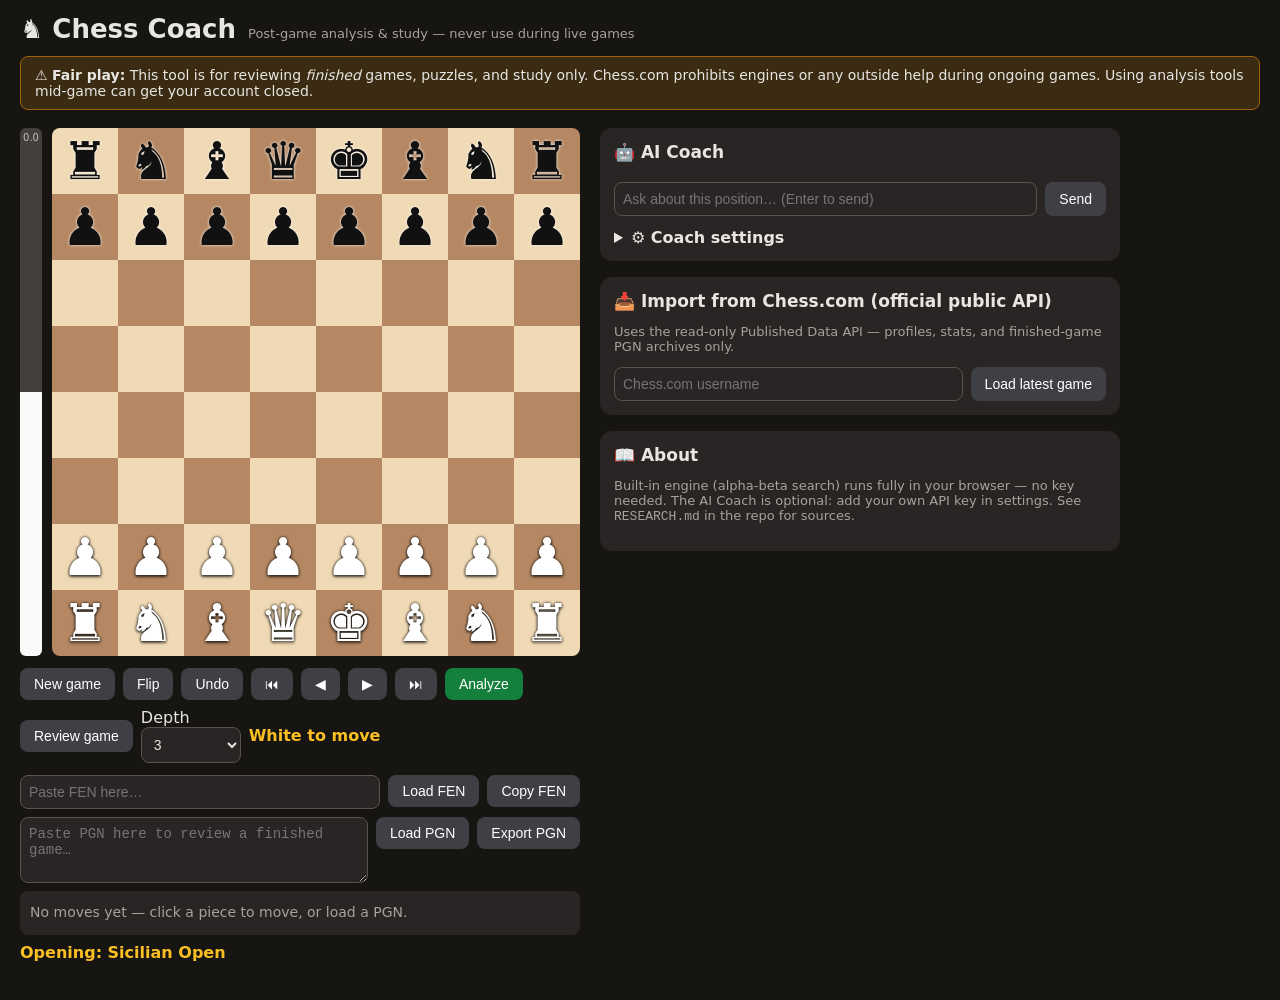
==== web/index.html @ fc29fab5 "Chess Coach: post-game analysis app + Chrome side-panel extension - Self-contained chess core (rules" ====
<!DOCTYPE html>
<html lang="en">
<head>
<meta charset="UTF-8">
<meta name="viewport" content="width=device-width, initial-scale=1.0">
<title>Chess Coach — Post-Game Analysis &amp; Study</title>
<link rel="stylesheet" href="styles.css">
</head>
<body>
<header>
  <h1>♞ Chess Coach</h1>
  <span class="tag">Post-game analysis &amp; study — never use during live games</span>
</header>
<div class="banner">
  ⚠️ <strong>Fair play:</strong> This tool is for reviewing <em>finished</em> games, puzzles, and study only.
  Chess.com prohibits engines or any outside help during ongoing games. Using analysis tools mid-game can get your account closed.
</div>
<main>
  <section class="board-col">
    <div class="board-wrap">
      <div class="evalbar"><div id="evalFill"></div><span id="evalText">0.0</span></div>
      <div id="board" class="board"></div>
      <svg id="arrows" class="arrows" viewBox="0 0 800 800"></svg>
    </div>
    <div class="controls">
      <button id="btnNew">New game</button>
      <button id="btnFlip">Flip</button>
      <button id="btnUndo">Undo</button>
      <button id="btnStart">⏮</button>
      <button id="btnPrev">◀</button>
      <button id="btnNext">▶</button>
      <button id="btnEnd">⏭</button>
      <button id="btnAnalyze" class="primary">Analyze</button>
      <button id="btnReview">Review game</button>
      <label>Depth
        <select id="depthSel"><option>1</option><option>2</option><option selected>3</option><option>4</option></select>
      </label>
      <span id="status" class="status"></span>
    </div>
    <div class="io">
      <input id="fenInput" placeholder="Paste FEN here…">
      <button id="btnFen">Load FEN</button>
      <button id="btnCopyFen">Copy FEN</button>
    </div>
    <div class="io">
      <textarea id="pgnInput" rows="3" placeholder="Paste PGN here to review a finished game…"></textarea>
      <button id="btnPgn">Load PGN</button>
      <button id="btnExportPgn">Export PGN</button>
    </div>
    <div id="moves" class="moves"></div>
    <div id="opening" class="opening"></div>
    <div id="topMoves" class="topmoves"></div>
    <div id="reviewInfo" class="reviewinfo"></div>
  </section>

  <aside class="side">
    <section class="card">
      <h2>🤖 AI Coach</h2>
      <div id="chatLog" class="chatlog"></div>
      <div class="chatrow">
        <input id="chatInput" placeholder="Ask about this position… (Enter to send)">
        <button id="btnSend">Send</button>
      </div>
      <details>
        <summary>⚙️ Coach settings</summary>
        <label>Provider
          <select id="setProvider">
            <option value="openai">OpenAI</option>
            <option value="anthropic">Anthropic</option>
            <option value="custom">Custom (OpenAI-compatible)</option>
          </select>
        </label>
        <label>Model
          <input id="setModel" placeholder="gpt-4o-mini">
        </label>
        <label>API key <small>(stored only in your browser)</small>
          <input id="setKey" type="password" placeholder="sk-…">
        </label>
        <label>Base URL <small>(custom only)</small>
          <input id="setBase" placeholder="https://your-endpoint/v1">
        </label>
        <label>Temperature <span id="tempVal">0.7</span>
          <input id="setTemp" type="range" min="0" max="2" step="0.1" value="0.7">
        </label>
        <label>System prompt
          <textarea id="setSys" rows="3">You are a friendly chess coach. Explain ideas simply: plans, tactics, pawn structure, and what to learn from this position. Never claim to see the future. Keep answers concise.</textarea>
        </label>
        <button id="btnSaveSettings">Save settings</button>
        <span id="settingsMsg"></span>
      </details>
    </section>

    <section class="card">
      <h2>📥 Import from Chess.com (official public API)</h2>
      <p class="small">Uses the read-only Published Data API — profiles, stats, and finished-game PGN archives only.</p>
      <div class="chatrow">
        <input id="ccUser" placeholder="Chess.com username">
        <button id="btnCcLoad">Load latest game</button>
      </div>
      <div id="ccInfo" class="small"></div>
    </section>

    <section class="card">
      <h2>📖 About</h2>
      <p class="small">Built-in engine (alpha-beta search) runs fully in your browser — no key needed.
      The AI Coach is optional: add your own API key in settings. See <code>RESEARCH.md</code> in the repo for sources.</p>
    </section>
  </aside>
</main>
<div id="promoModal" class="modal hidden">
  <div class="modal-box">
    <p>Promote to:</p>
    <button data-p="q">♛ Queen</button><button data-p="r">♜ Rook</button>
    <button data-p="b">♝ Bishop</button><button data-p="n">♞ Knight</button>
  </div>
</div>
<script src="core/chess-core.js"></script>
<script src="app.js"></script>
</body>
</html>
---- web/styles.css ----
* { box-sizing: border-box; }
body { margin: 0; font-family: system-ui, -apple-system, Segoe UI, Roboto, sans-serif; background: #161512; color: #e8e6e3; }
header { display: flex; align-items: baseline; gap: 12px; padding: 14px 20px 4px; }
header h1 { margin: 0; font-size: 26px; }
.tag { color: #a8a29e; font-size: 13px; }
.banner { margin: 8px 20px; padding: 10px 14px; background: #3a2b12; border: 1px solid #a16207; border-radius: 8px; font-size: 14px; }
main { display: flex; gap: 20px; padding: 10px 20px 30px; flex-wrap: wrap; }
.board-col { flex: 0 1 560px; min-width: 320px; }
.board-wrap { display: flex; gap: 10px; align-items: stretch; }
.evalbar { width: 22px; background: #44403c; border-radius: 6px; position: relative; overflow: hidden; }
#evalFill { position: absolute; bottom: 0; left: 0; right: 0; background: #fafaf9; height: 50%; transition: height .3s; }
#evalText { position: absolute; top: 4px; left: 0; right: 0; text-align: center; font-size: 10px; color: #fff; mix-blend-mode: difference; }
.board { position: relative; flex: 1; aspect-ratio: 1; display: grid; grid-template-columns: repeat(8, 1fr); grid-template-rows: repeat(8, 1fr); border-radius: 8px; overflow: hidden; user-select: none; }
.sq { display: flex; align-items: center; justify-content: center; font-size: clamp(28px, 6vw, 52px); cursor: pointer; position: relative; }
.sq.light { background: #f0d9b5; } .sq.dark { background: #b58863; }
.sq.sel { outline: 4px solid #f6f669; outline-offset: -4px; }
.sq.last { outline: 4px solid rgba(246,246,105,.55); outline-offset: -4px; }
.sq.check { background: #e06666 !important; }
.sq .dot { position: absolute; width: 28%; height: 28%; border-radius: 50%; background: rgba(20,85,30,.45); }
.sq .ring { position: absolute; inset: 4%; border-radius: 50%; border: 5px solid rgba(20,85,30,.45); }
.arrows { position: absolute; inset: 0; pointer-events: none; }
.board-wrap { position: relative; }
.controls { display: flex; gap: 8px; flex-wrap: wrap; align-items: center; margin: 12px 0; }
button { background: #3f3f46; color: #fff; border: 0; border-radius: 8px; padding: 8px 14px; cursor: pointer; font-size: 14px; }
button:hover { background: #52525b; }
button.primary { background: #15803d; }
input, select, textarea { background: #292524; color: #e8e6e3; border: 1px solid #57534e; border-radius: 8px; padding: 8px; font-size: 14px; width: 100%; }
.io { display: flex; gap: 8px; margin: 8px 0; align-items: flex-start; }
.io textarea { flex: 1; }
.io input { flex: 1; }
.io button { white-space: nowrap; }
.moves { background: #292524; border-radius: 8px; padding: 10px; min-height: 44px; font-size: 14px; line-height: 1.7; }
.opening { margin-top: 8px; color: #fbbf24; font-weight: 600; }
.topmoves { margin-top: 8px; font-size: 14px; }
.topmoves div { padding: 3px 0; border-bottom: 1px solid #44403c; }
.status { font-weight: 600; color: #fbbf24; }
.side { flex: 1; min-width: 300px; max-width: 520px; }
.card { background: #292524; border-radius: 12px; padding: 14px; margin-bottom: 16px; }
.card h2 { margin: 0 0 10px; font-size: 17px; }
.chatlog { max-height: 320px; overflow-y: auto; display: flex; flex-direction: column; gap: 8px; margin-bottom: 10px; }
.msg { padding: 8px 10px; border-radius: 10px; font-size: 14px; white-space: pre-wrap; }
.msg.user { background: #1d4ed8; align-self: flex-end; max-width: 90%; }
.msg.ai { background: #44403c; align-self: flex-start; max-width: 90%; }
.chatrow { display: flex; gap: 8px; }
.chatrow input { flex: 1; }
details { margin-top: 12px; }
details summary { cursor: pointer; font-weight: 600; }
details label { display: block; margin: 10px 0; font-size: 13px; }
.small { font-size: 13px; color: #a8a29e; }
.modal { position: fixed; inset: 0; background: rgba(0,0,0,.6); display: flex; align-items: center; justify-content: center; }
.modal.hidden { display: none; }
.modal-box { background: #292524; padding: 20px; border-radius: 12px; display: flex; gap: 8px; flex-wrap: wrap; }

button.primary { background:#15803d; }
button.primary:hover { background:#166534; }
button:disabled { opacity:.5; cursor:default; }
.moves { max-height: 130px; overflow-y: auto; }
.mv { cursor: pointer; padding: 1px 3px; border-radius: 4px; }
.mv:hover { background:#3f3f46; }
.mv.cur { background:#15803d; }
.mv.future { color:#78716c; }
.mv sup { color:#f87171; font-weight: 700; }
.reviewinfo { margin-top: 10px; font-size: 13px; background:#292524; border-radius:8px; padding:8px 10px; }
.reviewinfo:empty { display:none; }
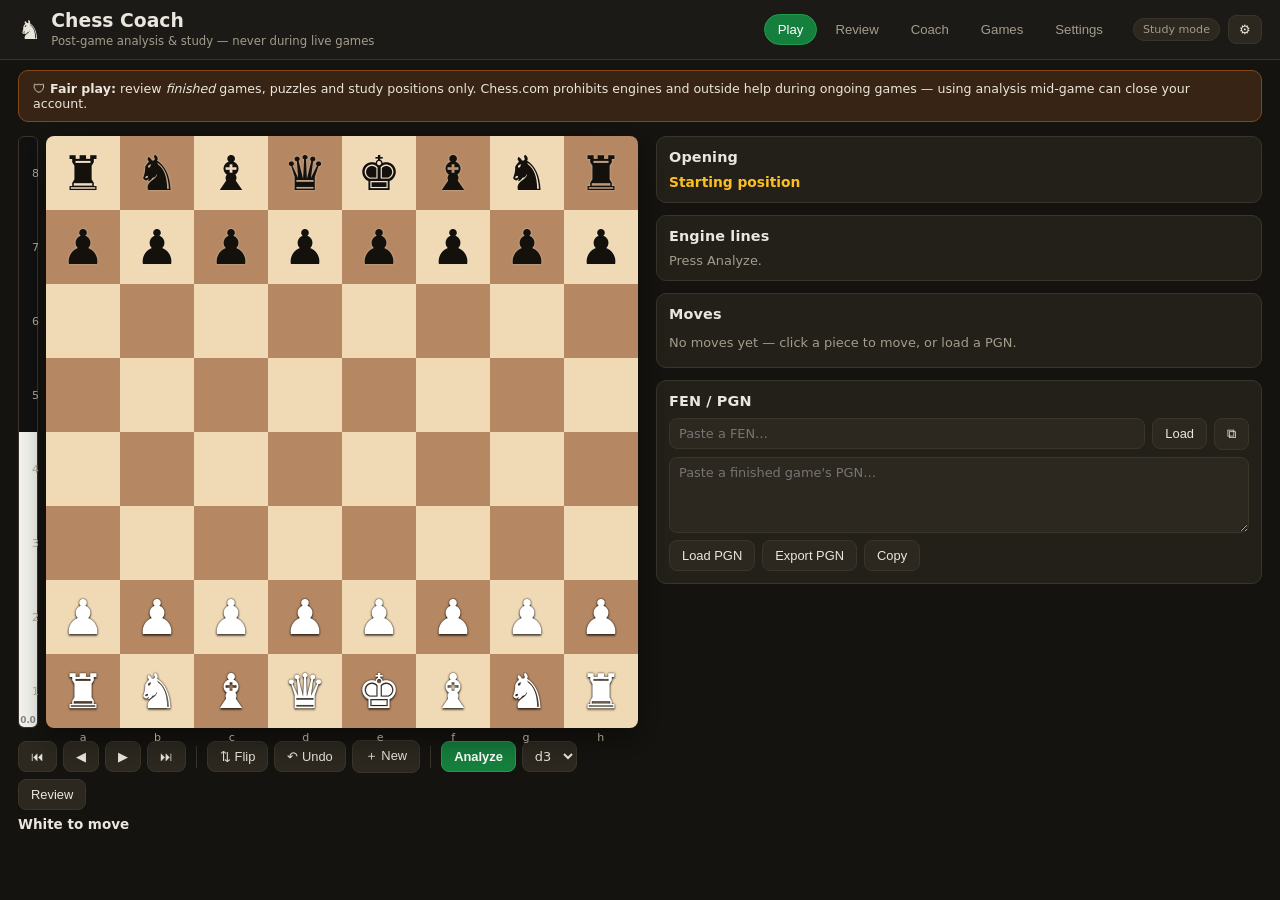
==== commit 07df8a79: "v2: real search engine, 156 wired settings, accuracy review, tabbed UI Engine (web/core/chess-core.j" ====
--- a/web/index.html
+++ b/web/index.html
@@ -3,118 +3,227 @@
 <head>
 <meta charset="UTF-8">
 <meta name="viewport" content="width=device-width, initial-scale=1.0">
+<meta name="color-scheme" content="dark light">
 <title>Chess Coach — Post-Game Analysis &amp; Study</title>
 <link rel="stylesheet" href="styles.css">
 </head>
 <body>
-<header>
-  <h1>♞ Chess Coach</h1>
-  <span class="tag">Post-game analysis &amp; study — never use during live games</span>
+<header class="topbar">
+  <div class="brand">
+    <span class="logo">♞</span>
+    <div>
+      <h1>Chess Coach</h1>
+      <span class="tag">Post-game analysis &amp; study — never during live games</span>
+    </div>
+  </div>
+  <nav class="tabs" id="tabs" role="tablist">
+    <button class="tab active" data-tab="play" role="tab">Play</button>
+    <button class="tab" data-tab="review" role="tab">Review</button>
+    <button class="tab" data-tab="coach" role="tab">Coach</button>
+    <button class="tab" data-tab="library" role="tab">Games</button>
+    <button class="tab" data-tab="settings" role="tab">Settings</button>
+  </nav>
+  <div class="topActions">
+    <span class="pill" id="modePill">Study mode</span>
+    <button id="btnQuickSettings" class="icon" title="Settings">⚙</button>
+  </div>
 </header>
-<div class="banner">
-  ⚠️ <strong>Fair play:</strong> This tool is for reviewing <em>finished</em> games, puzzles, and study only.
-  Chess.com prohibits engines or any outside help during ongoing games. Using analysis tools mid-game can get your account closed.
-</div>
-<main>
-  <section class="board-col">
-    <div class="board-wrap">
-      <div class="evalbar"><div id="evalFill"></div><span id="evalText">0.0</span></div>
-      <div id="board" class="board"></div>
-      <svg id="arrows" class="arrows" viewBox="0 0 800 800"></svg>
-    </div>
-    <div class="controls">
-      <button id="btnNew">New game</button>
-      <button id="btnFlip">Flip</button>
-      <button id="btnUndo">Undo</button>
-      <button id="btnStart">⏮</button>
-      <button id="btnPrev">◀</button>
-      <button id="btnNext">▶</button>
-      <button id="btnEnd">⏭</button>
-      <button id="btnAnalyze" class="primary">Analyze</button>
-      <button id="btnReview">Review game</button>
-      <label>Depth
-        <select id="depthSel"><option>1</option><option>2</option><option selected>3</option><option>4</option></select>
-      </label>
-      <span id="status" class="status"></span>
-    </div>
-    <div class="io">
-      <input id="fenInput" placeholder="Paste FEN here…">
-      <button id="btnFen">Load FEN</button>
-      <button id="btnCopyFen">Copy FEN</button>
-    </div>
-    <div class="io">
-      <textarea id="pgnInput" rows="3" placeholder="Paste PGN here to review a finished game…"></textarea>
-      <button id="btnPgn">Load PGN</button>
-      <button id="btnExportPgn">Export PGN</button>
-    </div>
-    <div id="moves" class="moves"></div>
-    <div id="opening" class="opening"></div>
-    <div id="topMoves" class="topmoves"></div>
-    <div id="reviewInfo" class="reviewinfo"></div>
+
+<div class="banner" id="fairBanner">
+  🛡 <strong>Fair play:</strong> review <em>finished</em> games, puzzles and study positions only.
+  Chess.com prohibits engines and outside help during ongoing games — using analysis mid-game can close your account.
+</div>
+<div id="liveNotice" class="liveNotice" hidden>
+  🔴 A live game is open in another tab. Analysis is disabled until you close it.
+</div>
+
+<div class="layout">
+  <!-- ------------------------------------------------ left: board column -->
+  <section class="boardCol" id="boardCol">
+    <div class="boardWrap" id="boardWrap">
+      <div class="evalbar" id="evalbar">
+        <div id="evalFill"></div>
+        <span id="evalText">0.0</span>
+      </div>
+      <div class="boardHolder">
+        <div id="board" class="board" tabindex="0" aria-label="Chess board"></div>
+        <svg id="arrows" class="arrows" viewBox="0 0 800 800" aria-hidden="true"></svg>
+        <div id="coordRanks" class="coordRanks"></div>
+        <div id="coordFiles" class="coordFiles"></div>
+      </div>
+    </div>
+
+    <div class="controls" id="controls">
+      <button id="btnStart" title="Start (↑)">⏮</button>
+      <button id="btnPrev" title="Previous (←)">◀</button>
+      <button id="btnNext" title="Next (→)">▶</button>
+      <button id="btnEnd" title="End (↓)">⏭</button>
+      <span class="sep"></span>
+      <button id="btnFlip" title="Flip (F)">⇅ Flip</button>
+      <button id="btnUndo" title="Undo (U)">↶ Undo</button>
+      <button id="btnNew" title="New game (N)">＋ New</button>
+      <span class="sep"></span>
+      <button id="btnAnalyze" class="primary" title="Analyze (A)">Analyze</button>
+      <select id="depthSel" title="Search depth" class="mini"></select>
+      <button id="btnReview" title="Review game (R)">Review</button>
+    </div>
+    <div class="status" id="status" role="status" aria-live="polite"></div>
+    <div class="evalLine" id="evalLine"></div>
   </section>
 
-  <aside class="side">
-    <section class="card">
-      <h2>🤖 AI Coach</h2>
-      <div id="chatLog" class="chatlog"></div>
-      <div class="chatrow">
-        <input id="chatInput" placeholder="Ask about this position… (Enter to send)">
-        <button id="btnSend">Send</button>
-      </div>
-      <details>
-        <summary>⚙️ Coach settings</summary>
-        <label>Provider
-          <select id="setProvider">
-            <option value="openai">OpenAI</option>
-            <option value="anthropic">Anthropic</option>
-            <option value="custom">Custom (OpenAI-compatible)</option>
-          </select>
-        </label>
-        <label>Model
-          <input id="setModel" placeholder="gpt-4o-mini">
-        </label>
-        <label>API key <small>(stored only in your browser)</small>
-          <input id="setKey" type="password" placeholder="sk-…">
-        </label>
-        <label>Base URL <small>(custom only)</small>
-          <input id="setBase" placeholder="https://your-endpoint/v1">
-        </label>
-        <label>Temperature <span id="tempVal">0.7</span>
-          <input id="setTemp" type="range" min="0" max="2" step="0.1" value="0.7">
-        </label>
-        <label>System prompt
-          <textarea id="setSys" rows="3">You are a friendly chess coach. Explain ideas simply: plans, tactics, pawn structure, and what to learn from this position. Never claim to see the future. Keep answers concise.</textarea>
-        </label>
-        <button id="btnSaveSettings">Save settings</button>
-        <span id="settingsMsg"></span>
-      </details>
-    </section>
-
-    <section class="card">
-      <h2>📥 Import from Chess.com (official public API)</h2>
-      <p class="small">Uses the read-only Published Data API — profiles, stats, and finished-game PGN archives only.</p>
-      <div class="chatrow">
-        <input id="ccUser" placeholder="Chess.com username">
-        <button id="btnCcLoad">Load latest game</button>
-      </div>
-      <div id="ccInfo" class="small"></div>
-    </section>
-
-    <section class="card">
-      <h2>📖 About</h2>
-      <p class="small">Built-in engine (alpha-beta search) runs fully in your browser — no key needed.
-      The AI Coach is optional: add your own API key in settings. See <code>RESEARCH.md</code> in the repo for sources.</p>
-    </section>
-  </aside>
-</main>
+  <!-- ------------------------------------------------ right: tab panels -->
+  <section class="side">
+
+    <!-- PLAY -->
+    <div class="panel active" data-panel="play">
+      <div class="card" id="openingCard">
+        <h2>Opening</h2>
+        <div id="opening" class="opening">—</div>
+      </div>
+
+      <div class="card" id="topMovesCard">
+        <h2>Engine lines</h2>
+        <div id="topMoves" class="topmoves"><span class="muted">Press Analyze.</span></div>
+      </div>
+
+      <div class="card" id="movesCard">
+        <h2>Moves</h2>
+        <div id="moves" class="moves"><span class="muted">No moves yet.</span></div>
+      </div>
+
+      <div class="card" id="fenCard">
+        <h2>FEN / PGN</h2>
+        <div class="row">
+          <input id="fenInput" placeholder="Paste a FEN…" spellcheck="false">
+          <button id="btnFen">Load</button>
+          <button id="btnCopyFen" title="Copy FEN">⧉</button>
+        </div>
+        <div class="row">
+          <textarea id="pgnInput" rows="4" placeholder="Paste a finished game's PGN…" spellcheck="false"></textarea>
+        </div>
+        <div class="row">
+          <button id="btnPgn">Load PGN</button>
+          <button id="btnExportPgn">Export PGN</button>
+          <button id="btnCopyPgn">Copy</button>
+        </div>
+      </div>
+    </div>
+
+    <!-- REVIEW -->
+    <div class="panel" data-panel="review">
+      <div class="card" id="reviewSummaryCard">
+        <h2>Game review</h2>
+        <div id="reviewInfo" class="reviewinfo"><span class="muted">Load a game, then press Review.</span></div>
+        <div class="reviewBtns">
+          <button id="btnReview2" class="primary">Review game</button>
+          <button id="btnNextBlunder">Next blunder ⤵</button>
+        </div>
+      </div>
+      <div class="card" id="accuracyCard">
+        <h2>Accuracy</h2>
+        <div id="accuracyBars"></div>
+        <div id="accuracyGraphWrap"><svg id="accuracyGraph" viewBox="0 0 300 90" preserveAspectRatio="none"></svg></div>
+      </div>
+      <div class="card" id="reviewListCard">
+        <h2>Moves to study</h2>
+        <div id="reviewList" class="reviewList"><span class="muted">Nothing yet.</span></div>
+      </div>
+    </div>
+
+    <!-- COACH -->
+    <div class="panel" data-panel="coach">
+      <div class="card coachCard">
+        <div class="cardHead">
+          <h2>AI Coach</h2>
+          <button id="btnClearChat" class="tiny">Clear</button>
+        </div>
+        <div id="chatLog" class="chatlog" aria-live="polite"></div>
+        <div class="chips" id="chatChips">
+          <button class="chip" data-q="What was the key mistake in this game?">Key mistake?</button>
+          <button class="chip" data-q="What is the plan for the side to move?">Plan here?</button>
+          <button class="chip" data-q="Explain the opening I played and its ideas.">Opening ideas</button>
+          <button class="chip" data-q="Give me three training exercises from this game.">Homework</button>
+          <button class="chip" data-q="Where did the evaluation swing most?">Biggest swing?</button>
+        </div>
+        <div class="chatrow">
+          <input id="chatInput" placeholder="Ask about this position… (Enter to send)" autocomplete="off">
+          <button id="btnSend" class="primary">Send</button>
+        </div>
+        <div class="small" id="coachMeta"></div>
+      </div>
+      <div class="card">
+        <h2>Coach setup</h2>
+        <div class="row">
+          <select id="quickProvider" class="grow"></select>
+        </div>
+        <div class="row">
+          <input id="quickModel" placeholder="model" class="grow">
+        </div>
+        <div class="row">
+          <input id="quickKey" type="password" placeholder="API key (stored locally)" class="grow">
+          <button id="btnSaveKey" class="primary">Save</button>
+        </div>
+        <div class="small" id="keyState"></div>
+        <button id="btnOpenCoachSettings" class="tiny">All coach settings →</button>
+      </div>
+    </div>
+
+    <!-- LIBRARY -->
+    <div class="panel" data-panel="library">
+      <div class="card">
+        <h2>Import from Chess.com</h2>
+        <p class="small">Official read-only Published Data API. Finished games only — never a game in progress.</p>
+        <div class="row">
+          <input id="ccUser" placeholder="Chess.com username" class="grow" autocomplete="off">
+          <button id="btnCcLoad" class="primary">Load games</button>
+        </div>
+        <div class="row">
+          <select id="ccTimeClass" class="grow"></select>
+          <label class="inline"><input type="checkbox" id="ccRated"> rated only</label>
+        </div>
+        <div id="ccInfo" class="small"></div>
+        <div id="gameList" class="gameList"></div>
+      </div>
+      <div class="card">
+        <h2>Saved in this browser</h2>
+        <div id="savedList" class="gameList"><span class="muted">Nothing saved yet.</span></div>
+        <div class="row">
+          <button id="btnSaveCurrent" class="tiny">Save current game</button>
+          <button id="btnClearSaved" class="tiny danger">Clear all</button>
+        </div>
+      </div>
+    </div>
+
+    <!-- SETTINGS -->
+    <div class="panel" data-panel="settings">
+      <div class="settingsHead">
+        <input id="settingsSearch" placeholder="Search settings…  (try: arrow, depth, theme)" autocomplete="off">
+        <select id="presetSel" title="Apply a preset"></select>
+        <select id="tierSel" title="Show advanced settings">
+          <option value="core">Basic</option>
+          <option value="advanced">+ Advanced</option>
+          <option value="lab">+ Experimental</option>
+        </select>
+        <span class="pill" id="settingsCount"></span>
+      </div>
+      <div id="settingsBody" class="settingsBody"></div>
+    </div>
+  </section>
+</div>
+
 <div id="promoModal" class="modal hidden">
   <div class="modal-box">
     <p>Promote to:</p>
     <button data-p="q">♛ Queen</button><button data-p="r">♜ Rook</button>
     <button data-p="b">♝ Bishop</button><button data-p="n">♞ Knight</button>
+    <button data-p="cancel" class="tiny">Cancel</button>
   </div>
 </div>
+<div id="toasts" class="toasts"></div>
+<input type="file" id="importFile" accept="application/json" hidden>
+
 <script src="core/chess-core.js"></script>
+<script src="settings-schema.js"></script>
 <script src="app.js"></script>
 </body>
 </html>
--- a/web/styles.css
+++ b/web/styles.css
@@ -1,64 +1,319 @@
+/* Chess Coach — styles */
+:root {
+  --bg: #14130f;
+  --bg2: #1c1a16;
+  --card: #232019;
+  --card2: #2c2820;
+  --line: #3a352b;
+  --text: #eae6dd;
+  --muted: #a49c8c;
+  --accent: #15803d;
+  --accent2: #1f9d4d;
+  --danger: #b91c1c;
+  --warn: #b45309;
+  --sq-light: #f0d9b5;
+  --sq-dark: #b58863;
+  --radius: 10px;
+  --font-scale: 1;
+  --density: 1;
+  --board-radius: 8px;
+  --piece-size: 1;
+  --brightness: 1;
+  --contrast: 1;
+}
+[data-theme="light"] { --bg:#f6f4ef; --bg2:#efece4; --card:#ffffff; --card2:#f7f5f0; --line:#ded8ca; --text:#211e18; --muted:#6c6456; }
+[data-theme="midnight"] { --bg:#0a0e17; --bg2:#0f1520; --card:#141c2b; --card2:#1b2436; --line:#26324a; --text:#dde6f5; --muted:#8a97ad; }
+[data-theme="sepia"] { --bg:#f2e8d5; --bg2:#e9dcc3; --card:#fbf3e4; --card2:#f3e8d3; --line:#d6c4a4; --text:#3b2f1e; --muted:#7d6b50; --sq-light:#f0dfc0; --sq-dark:#a9825a; }
+[data-accent="blue"] { --accent:#1d4ed8; --accent2:#2563eb; }
+[data-accent="purple"] { --accent:#6d28d9; --accent2:#7c3aed; }
+[data-accent="amber"] { --accent:#b45309; --accent2:#d97706; }
+[data-accent="rose"] { --accent:#be123c; --accent2:#e11d48; }
+
 * { box-sizing: border-box; }
-body { margin: 0; font-family: system-ui, -apple-system, Segoe UI, Roboto, sans-serif; background: #161512; color: #e8e6e3; }
-header { display: flex; align-items: baseline; gap: 12px; padding: 14px 20px 4px; }
-header h1 { margin: 0; font-size: 26px; }
-.tag { color: #a8a29e; font-size: 13px; }
-.banner { margin: 8px 20px; padding: 10px 14px; background: #3a2b12; border: 1px solid #a16207; border-radius: 8px; font-size: 14px; }
-main { display: flex; gap: 20px; padding: 10px 20px 30px; flex-wrap: wrap; }
-.board-col { flex: 0 1 560px; min-width: 320px; }
-.board-wrap { display: flex; gap: 10px; align-items: stretch; }
-.evalbar { width: 22px; background: #44403c; border-radius: 6px; position: relative; overflow: hidden; }
-#evalFill { position: absolute; bottom: 0; left: 0; right: 0; background: #fafaf9; height: 50%; transition: height .3s; }
-#evalText { position: absolute; top: 4px; left: 0; right: 0; text-align: center; font-size: 10px; color: #fff; mix-blend-mode: difference; }
-.board { position: relative; flex: 1; aspect-ratio: 1; display: grid; grid-template-columns: repeat(8, 1fr); grid-template-rows: repeat(8, 1fr); border-radius: 8px; overflow: hidden; user-select: none; }
-.sq { display: flex; align-items: center; justify-content: center; font-size: clamp(28px, 6vw, 52px); cursor: pointer; position: relative; }
-.sq.light { background: #f0d9b5; } .sq.dark { background: #b58863; }
-.sq.sel { outline: 4px solid #f6f669; outline-offset: -4px; }
-.sq.last { outline: 4px solid rgba(246,246,105,.55); outline-offset: -4px; }
-.sq.check { background: #e06666 !important; }
-.sq .dot { position: absolute; width: 28%; height: 28%; border-radius: 50%; background: rgba(20,85,30,.45); }
-.sq .ring { position: absolute; inset: 4%; border-radius: 50%; border: 5px solid rgba(20,85,30,.45); }
-.arrows { position: absolute; inset: 0; pointer-events: none; }
-.board-wrap { position: relative; }
-.controls { display: flex; gap: 8px; flex-wrap: wrap; align-items: center; margin: 12px 0; }
-button { background: #3f3f46; color: #fff; border: 0; border-radius: 8px; padding: 8px 14px; cursor: pointer; font-size: 14px; }
-button:hover { background: #52525b; }
-button.primary { background: #15803d; }
-input, select, textarea { background: #292524; color: #e8e6e3; border: 1px solid #57534e; border-radius: 8px; padding: 8px; font-size: 14px; width: 100%; }
-.io { display: flex; gap: 8px; margin: 8px 0; align-items: flex-start; }
-.io textarea { flex: 1; }
-.io input { flex: 1; }
-.io button { white-space: nowrap; }
-.moves { background: #292524; border-radius: 8px; padding: 10px; min-height: 44px; font-size: 14px; line-height: 1.7; }
-.opening { margin-top: 8px; color: #fbbf24; font-weight: 600; }
-.topmoves { margin-top: 8px; font-size: 14px; }
-.topmoves div { padding: 3px 0; border-bottom: 1px solid #44403c; }
-.status { font-weight: 600; color: #fbbf24; }
-.side { flex: 1; min-width: 300px; max-width: 520px; }
-.card { background: #292524; border-radius: 12px; padding: 14px; margin-bottom: 16px; }
-.card h2 { margin: 0 0 10px; font-size: 17px; }
-.chatlog { max-height: 320px; overflow-y: auto; display: flex; flex-direction: column; gap: 8px; margin-bottom: 10px; }
-.msg { padding: 8px 10px; border-radius: 10px; font-size: 14px; white-space: pre-wrap; }
-.msg.user { background: #1d4ed8; align-self: flex-end; max-width: 90%; }
-.msg.ai { background: #44403c; align-self: flex-start; max-width: 90%; }
-.chatrow { display: flex; gap: 8px; }
+html { font-size: calc(15px * var(--font-scale)); }
+body {
+  margin: 0; background: var(--bg); color: var(--text);
+  font-family: system-ui, -apple-system, "Segoe UI", Roboto, sans-serif;
+  min-height: 100vh;
+}
+body[data-font="serif"] { font-family: Georgia, "Times New Roman", serif; }
+body[data-font="mono"] { font-family: ui-monospace, SFMono-Regular, Menlo, monospace; }
+body[data-font="dyslexic"] { font-family: "Comic Sans MS", "Trebuchet MS", Verdana, sans-serif; letter-spacing: .02em; }
+body[data-contrast="high"] { --card: #000; --card2: #111; --line: #fff; --text: #fff; --muted: #ddd; }
+body[data-contrast="high"] .sq.light { --sq-light: #fff; }
+body[data-contrast="high"] .sq.dark { --sq-dark: #000; }
+
+/* ---------- top bar ---------- */
+.topbar {
+  display: flex; align-items: center; gap: 16px; flex-wrap: wrap;
+  padding: 10px 18px; background: var(--bg2); border-bottom: 1px solid var(--line);
+  position: sticky; top: 0; z-index: 40;
+}
+.brand { display: flex; align-items: center; gap: 10px; }
+.logo { font-size: 26px; line-height: 1; }
+.brand h1 { margin: 0; font-size: 1.25rem; }
+.tag { color: var(--muted); font-size: .78rem; }
+.tabs { display: flex; gap: 4px; margin-left: auto; flex-wrap: wrap; }
+.tab {
+  background: transparent; color: var(--muted); border: 1px solid transparent;
+  padding: 7px 13px; border-radius: 999px; font-size: .88rem; cursor: pointer;
+}
+.tab:hover { background: var(--card2); color: var(--text); }
+.tab.active { background: var(--accent); color: #fff; border-color: var(--accent2); }
+.topActions { display: flex; align-items: center; gap: 8px; }
+.pill {
+  font-size: .74rem; padding: 4px 9px; border-radius: 999px;
+  background: var(--card2); color: var(--muted); border: 1px solid var(--line); white-space: nowrap;
+}
+.pill.on { background: var(--accent); color: #fff; border-color: var(--accent2); }
+
+.banner {
+  margin: 10px 18px 0; padding: 10px 14px; border-radius: var(--radius);
+  background: color-mix(in srgb, var(--warn) 18%, var(--bg2));
+  border: 1px solid color-mix(in srgb, var(--warn) 60%, var(--line));
+  font-size: .84rem;
+}
+.liveNotice {
+  margin: 10px 18px 0; padding: 10px 14px; border-radius: var(--radius);
+  background: var(--danger); color: #fff; font-weight: 600; font-size: .86rem;
+}
+
+/* ---------- layout ---------- */
+.layout {
+  display: grid; grid-template-columns: minmax(320px, 620px) minmax(320px, 1fr);
+  gap: 18px; padding: 14px 18px 40px; align-items: start;
+}
+.layout.density-compact { gap: 12px; padding: 8px 12px 24px; }
+.layout.density-spacious { gap: 26px; padding: 22px 26px 60px; }
+@media (max-width: 940px) { .layout { grid-template-columns: 1fr; } }
+
+.boardCol { position: sticky; top: 66px; }
+.layout.density-compact .boardCol { top: 58px; }
+.boardCol.unstuck { position: static; }
+@media (max-width: 940px) { .boardCol { position: static; } }
+
+/* ---------- board ---------- */
+.boardWrap { display: flex; gap: 8px; align-items: stretch; }
+.evalbar {
+  width: 20px; border-radius: 6px; background: #111; position: relative;
+  overflow: hidden; flex: 0 0 20px; border: 1px solid var(--line);
+}
+.evalbar[hidden] { display: none; }
+#evalFill { position: absolute; left: 0; right: 0; bottom: 0; height: 50%; background: #f5f5f0; transition: height .28s ease; }
+#evalText { position: absolute; inset: auto 0 2px 0; text-align: center; font-size: 9px; color: #888; font-weight: 700; letter-spacing: -.02em; }
+.boardHolder { position: relative; flex: 1; min-width: 0; }
+.board {
+  aspect-ratio: 1 / 1; width: 100%; display: grid;
+  grid-template-columns: repeat(8, 1fr); grid-template-rows: repeat(8, 1fr);
+  border-radius: var(--board-radius); overflow: hidden; user-select: none;
+  filter: brightness(var(--brightness)) contrast(var(--contrast));
+  outline: none;
+}
+.board.shadow { box-shadow: 0 10px 30px rgba(0,0,0,.45); }
+.board:focus-visible { box-shadow: 0 0 0 3px var(--accent2); }
+.sq {
+  position: relative; display: flex; align-items: center; justify-content: center;
+  font-size: calc(clamp(26px, 5.2vw, 48px) * var(--piece-size));
+  line-height: 1; cursor: pointer;
+}
+.sq.light { background: var(--sq-light); }
+.sq.dark { background: var(--sq-dark); }
+.sq.sel::after { content: ""; position: absolute; inset: 0; box-shadow: inset 0 0 0 4px #f7ef6d; }
+.sq.last.outline::after { content: ""; position: absolute; inset: 0; box-shadow: inset 0 0 0 4px rgba(247,239,109,.55); }
+.sq.last.fill::after { content: ""; position: absolute; inset: 0; background: rgba(247,239,109,.28); }
+.sq.last.both::after { content: ""; position: absolute; inset: 0; background: rgba(247,239,109,.22); box-shadow: inset 0 0 0 3px rgba(247,239,109,.6); }
+.sq.check::before {
+  content: ""; position: absolute; inset: 0;
+  background: radial-gradient(circle, rgba(220,38,38,.85) 12%, rgba(220,38,38,0) 72%);
+}
+.sq.hover::after { content: ""; position: absolute; inset: 0; box-shadow: inset 0 0 0 3px rgba(255,255,255,.45); }
+.sq.threat::before { content: ""; position: absolute; inset: 22%; border-radius: 50%; background: rgba(220,38,38,.35); }
+.sq .coordF { position: absolute; right: 2px; bottom: 0; font-size: .42em; font-weight: 700; opacity: .65; }
+.sq .coordR { position: absolute; left: 2px; top: 0; font-size: .42em; font-weight: 700; opacity: .65; }
+.sq.light .coordF, .sq.light .coordR { color: var(--sq-dark); }
+.sq.dark .coordF, .sq.dark .coordR { color: var(--sq-light); }
+.piece { pointer-events: none; transition: transform .12s ease; }
+.piece.white { color: #fff; text-shadow: 0 0 2px #000, 0 2px 2px rgba(0,0,0,.55); }
+.piece.black { color: #14110d; text-shadow: 0 0 2px rgba(255,255,255,.55); }
+.piece.outline { font-variation-settings: normal; color: transparent; -webkit-text-stroke: 2px currentColor; }
+.sq.anim .piece { animation: pop .12s ease-out; }
+@keyframes pop { from { transform: scale(.86); } to { transform: scale(1); } }
+body[data-reduce-motion="1"] .piece, body[data-reduce-motion="1"] #evalFill { transition: none !important; animation: none !important; }
+
+.dot { position: absolute; width: 30%; height: 30%; border-radius: 50%; background: rgba(20,85,30,.42); }
+.ring { position: absolute; inset: 3%; border-radius: 50%; border: 6px solid rgba(20,85,30,.42); }
+.arrows { position: absolute; inset: 0; width: 100%; height: 100%; pointer-events: none; }
+.coordRanks, .coordFiles { position: absolute; font-size: 11px; color: var(--muted); display: none; }
+.coordRanks { left: -14px; top: 0; bottom: 0; display: flex; flex-direction: column; justify-content: space-around; }
+.coordFiles { left: 0; right: 0; bottom: -16px; display: flex; justify-content: space-around; }
+
+/* ---------- controls ---------- */
+.controls { display: flex; gap: 6px; flex-wrap: wrap; align-items: center; margin: 12px 0 6px; }
+.controls .sep { width: 1px; height: 22px; background: var(--line); margin: 0 4px; }
+button {
+  background: var(--card2); color: var(--text); border: 1px solid var(--line);
+  border-radius: 8px; padding: 7px 12px; font-size: .86rem; cursor: pointer;
+  transition: background .12s, border-color .12s, transform .06s;
+}
+button:hover:not(:disabled) { background: color-mix(in srgb, var(--card2) 60%, var(--text) 8%); border-color: var(--muted); }
+button:active:not(:disabled) { transform: translateY(1px); }
+button:disabled { opacity: .5; cursor: not-allowed; }
+button.primary { background: var(--accent); border-color: var(--accent2); color: #fff; font-weight: 600; }
+button.primary:hover:not(:disabled) { background: var(--accent2); }
+button.danger { background: transparent; border-color: var(--danger); color: #f87171; }
+button.tiny { padding: 4px 9px; font-size: .78rem; }
+button.icon { padding: 6px 10px; }
+button:focus-visible, input:focus-visible, select:focus-visible, textarea:focus-visible { outline: 3px solid var(--accent2); outline-offset: 1px; }
+body[data-focus-rings="0"] button:focus-visible { outline: none; }
+.large-targets button, .large-targets .sq { min-height: 34px; }
+
+select, input, textarea {
+  background: var(--card2); color: var(--text); border: 1px solid var(--line);
+  border-radius: 8px; padding: 7px 9px; font-size: .86rem; font-family: inherit;
+  width: 100%; max-width: 100%;
+}
+select.mini { width: auto; padding: 6px 8px; }
+label { font-size: .8rem; color: var(--muted); }
+label.inline { display: inline-flex; align-items: center; gap: 5px; white-space: nowrap; }
+label.inline input[type="checkbox"] { width: auto; }
+.status { font-size: .9rem; font-weight: 600; color: var(--text); min-height: 22px; }
+.evalLine { font-size: .8rem; color: var(--muted); min-height: 18px; }
+
+/* ---------- side panels ---------- */
+.side { min-width: 0; }
+.panel { display: none; }
+.panel.active { display: block; }
+.card {
+  background: var(--card); border: 1px solid var(--line); border-radius: var(--radius);
+  padding: calc(12px * var(--density)); margin-bottom: 12px;
+}
+.card h2 { margin: 0 0 9px; font-size: .96rem; letter-spacing: .01em; }
+.cardHead { display: flex; align-items: center; justify-content: space-between; gap: 8px; margin-bottom: 8px; }
+.cardHead h2 { margin: 0; }
+.muted { color: var(--muted); }
+.small { font-size: .78rem; color: var(--muted); }
+.row { display: flex; gap: 7px; align-items: center; margin-bottom: 7px; }
+.row .grow { flex: 1; }
+.row:last-child { margin-bottom: 0; }
+.row textarea { flex: 1; resize: vertical; }
+
+/* opening / moves */
+.opening { font-weight: 700; color: #fbbf24; font-size: .92rem; }
+.moves { max-height: 190px; overflow-y: auto; font-size: .86rem; line-height: 1.85; }
+.mv { cursor: pointer; padding: 1px 4px; border-radius: 5px; }
+.mv:hover { background: var(--card2); }
+.mv.cur { background: var(--accent); color: #fff; }
+.mv.future { color: var(--muted); opacity: .7; }
+.mv sup { font-weight: 800; font-size: .7em; margin-left: 1px; }
+.mv .tag-b { color: #f87171; }
+.mv .tag-m { color: #fbbf24; }
+.mv .tag-i { color: #93c5fd; }
+.topmoves { font-size: .86rem; }
+.topmoves .line { padding: 5px 0; border-bottom: 1px solid var(--line); display: flex; gap: 8px; align-items: baseline; }
+.topmoves .line:last-child { border-bottom: 0; }
+.topmoves .san { font-weight: 700; font-family: ui-monospace, monospace; }
+.topmoves .sc { color: var(--muted); font-size: .78rem; }
+.topmoves .pv { color: var(--muted); font-size: .78rem; font-family: ui-monospace, monospace; }
+.topmoves .line.best .san { color: #4ade80; }
+
+/* review */
+.reviewinfo { font-size: .86rem; }
+.reviewBtns { display: flex; gap: 7px; margin-top: 10px; }
+.reviewList { max-height: 260px; overflow-y: auto; font-size: .84rem; }
+.reviewList .item { padding: 6px 0; border-bottom: 1px solid var(--line); cursor: pointer; }
+.reviewList .item:hover { background: var(--card2); }
+.reviewList .badge { font-weight: 800; margin-right: 6px; }
+.badge.blunder { color: #f87171; }
+.badge.mistake { color: #fbbf24; }
+.badge.inaccuracy { color: #93c5fd; }
+.badge.best { color: #4ade80; }
+.accRow { display: flex; align-items: center; gap: 8px; margin: 6px 0; font-size: .84rem; }
+.accRow .bar { flex: 1; height: 8px; background: var(--card2); border-radius: 4px; overflow: hidden; }
+.accRow .bar span { display: block; height: 100%; background: var(--accent2); }
+#accuracyGraphWrap { margin-top: 8px; }
+#accuracyGraph { width: 100%; height: 90px; display: block; }
+
+/* chat */
+.coachCard { display: flex; flex-direction: column; }
+.chatlog { max-height: 340px; overflow-y: auto; display: flex; flex-direction: column; gap: 8px; margin-bottom: 9px; }
+.msg { padding: 9px 11px; border-radius: 10px; font-size: .86rem; white-space: pre-wrap; line-height: 1.5; }
+.msg.user { background: var(--accent); color: #fff; align-self: flex-end; max-width: 90%; }
+.msg.ai { background: var(--card2); align-self: flex-start; max-width: 92%; border: 1px solid var(--line); }
+.msg.error { border-color: var(--danger); color: #fca5a5; }
+.chips { display: flex; gap: 6px; flex-wrap: wrap; margin-bottom: 8px; }
+.chip { font-size: .76rem; padding: 4px 10px; border-radius: 999px; background: var(--card2); color: var(--muted); }
+.chip:hover { color: var(--text); border-color: var(--accent2); }
+.chatrow { display: flex; gap: 7px; }
 .chatrow input { flex: 1; }
-details { margin-top: 12px; }
-details summary { cursor: pointer; font-weight: 600; }
-details label { display: block; margin: 10px 0; font-size: 13px; }
-.small { font-size: 13px; color: #a8a29e; }
-.modal { position: fixed; inset: 0; background: rgba(0,0,0,.6); display: flex; align-items: center; justify-content: center; }
+
+/* library */
+.gameList { max-height: 320px; overflow-y: auto; margin-top: 8px; }
+.gameItem {
+  padding: 8px 10px; border: 1px solid var(--line); border-radius: 8px; margin-bottom: 6px;
+  cursor: pointer; font-size: .82rem; background: var(--card2);
+}
+.gameItem:hover { border-color: var(--accent2); }
+.gameItem .who { font-weight: 600; }
+.gameItem .res { color: var(--muted); }
+.gameItem.win { border-left: 3px solid var(--accent2); }
+.gameItem.loss { border-left: 3px solid var(--danger); }
+.gameItem.draw { border-left: 3px solid var(--warn); }
+
+/* settings */
+.settingsHead { display: flex; gap: 7px; margin-bottom: 12px; flex-wrap: wrap; align-items: center; }
+.settingsHead input { flex: 1; min-width: 160px; }
+.settingsHead select { width: auto; }
+.settingsBody { max-height: calc(100vh - 190px); overflow-y: auto; padding-right: 4px; }
+.setSection {
+  background: var(--card); border: 1px solid var(--line); border-radius: var(--radius);
+  margin-bottom: 10px; overflow: hidden;
+}
+.setSection > summary {
+  padding: 11px 14px; cursor: pointer; font-weight: 700; font-size: .9rem;
+  display: flex; align-items: center; gap: 8px; list-style: none;
+}
+.setSection > summary::-webkit-details-marker { display: none; }
+.setSection > summary::before { content: "▸"; color: var(--muted); transition: transform .15s; }
+.setSection[open] > summary::before { transform: rotate(90deg); }
+.setSection .body { padding: 4px 14px 14px; }
+.setGroup { margin-top: 12px; }
+.setGroup > h4 {
+  margin: 0 0 6px; font-size: .74rem; text-transform: uppercase; letter-spacing: .07em;
+  color: var(--muted); font-weight: 700;
+}
+.setRow {
+  display: grid; grid-template-columns: 1fr minmax(110px, 42%);
+  gap: 10px; align-items: center; padding: 7px 0; border-bottom: 1px dashed var(--line);
+}
+.setRow:last-child { border-bottom: 0; }
+.setRow .lbl { font-size: .84rem; }
+.setRow .help { display: block; font-size: .74rem; color: var(--muted); margin-top: 2px; }
+.setRow input[type="range"] { width: 100%; padding: 0; }
+.setRow .val { font-variant-numeric: tabular-nums; color: var(--muted); font-size: .76rem; margin-left: 6px; }
+.setRow input[type="checkbox"] { width: 18px; height: 18px; justify-self: end; accent-color: var(--accent); }
+.setRow select, .setRow input[type="text"], .setRow input[type="password"], .setRow input[type="number"] { width: 100%; }
+.setRow.full { grid-template-columns: 1fr; }
+.setRow.full textarea { min-height: 78px; }
+.setRow.tier-advanced .lbl::after, .setRow.tier-lab .lbl::after {
+  font-size: .62rem; padding: 1px 5px; border-radius: 4px; margin-left: 6px;
+  background: var(--card2); color: var(--muted); vertical-align: middle;
+}
+.setRow.tier-advanced .lbl::after { content: "advanced"; }
+.setRow.tier-lab .lbl::after { content: "experimental"; color: #fbbf24; }
+.setRow.locked { opacity: .75; }
+.empty { color: var(--muted); font-size: .84rem; padding: 14px; text-align: center; }
+
+/* modal + toasts */
+.modal { position: fixed; inset: 0; background: rgba(0,0,0,.65); display: flex; align-items: center; justify-content: center; z-index: 100; }
 .modal.hidden { display: none; }
-.modal-box { background: #292524; padding: 20px; border-radius: 12px; display: flex; gap: 8px; flex-wrap: wrap; }
-
-button.primary { background:#15803d; }
-button.primary:hover { background:#166534; }
-button:disabled { opacity:.5; cursor:default; }
-.moves { max-height: 130px; overflow-y: auto; }
-.mv { cursor: pointer; padding: 1px 3px; border-radius: 4px; }
-.mv:hover { background:#3f3f46; }
-.mv.cur { background:#15803d; }
-.mv.future { color:#78716c; }
-.mv sup { color:#f87171; font-weight: 700; }
-.reviewinfo { margin-top: 10px; font-size: 13px; background:#292524; border-radius:8px; padding:8px 10px; }
-.reviewinfo:empty { display:none; }
+.modal-box { background: var(--card); border: 1px solid var(--line); border-radius: var(--radius); padding: 18px; display: flex; gap: 7px; flex-wrap: wrap; max-width: 340px; }
+.modal-box p { flex: 1 0 100%; margin: 0 0 4px; font-size: .86rem; }
+.toasts { position: fixed; right: 16px; bottom: 16px; display: flex; flex-direction: column; gap: 7px; z-index: 200; }
+.toast {
+  background: var(--card); border: 1px solid var(--line); border-left: 3px solid var(--accent2);
+  padding: 9px 13px; border-radius: 8px; font-size: .84rem; box-shadow: 0 8px 24px rgba(0,0,0,.35);
+  animation: slideIn .18s ease-out; max-width: 320px;
+}
+.toast.err { border-left-color: var(--danger); }
+@keyframes slideIn { from { transform: translateX(14px); opacity: 0; } to { transform: none; opacity: 1; } }
+[hidden] { display: none !important; }
